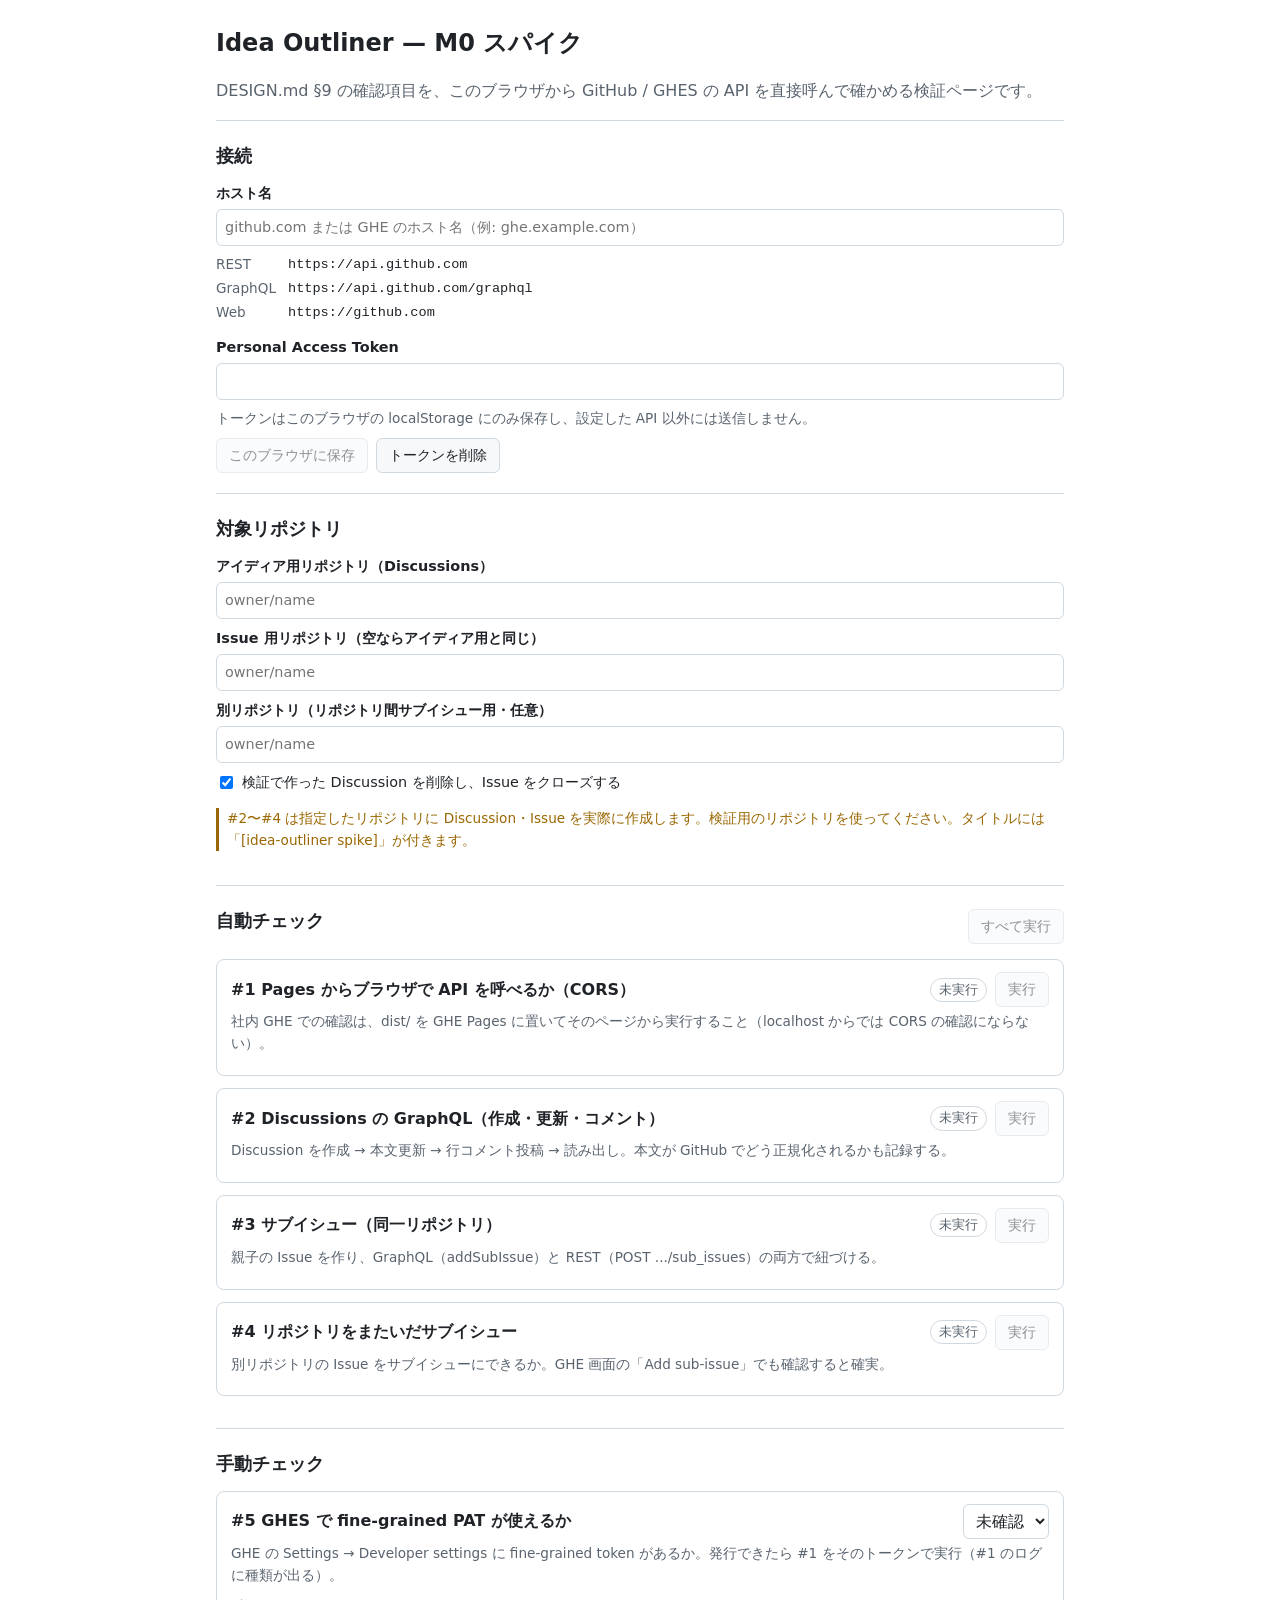
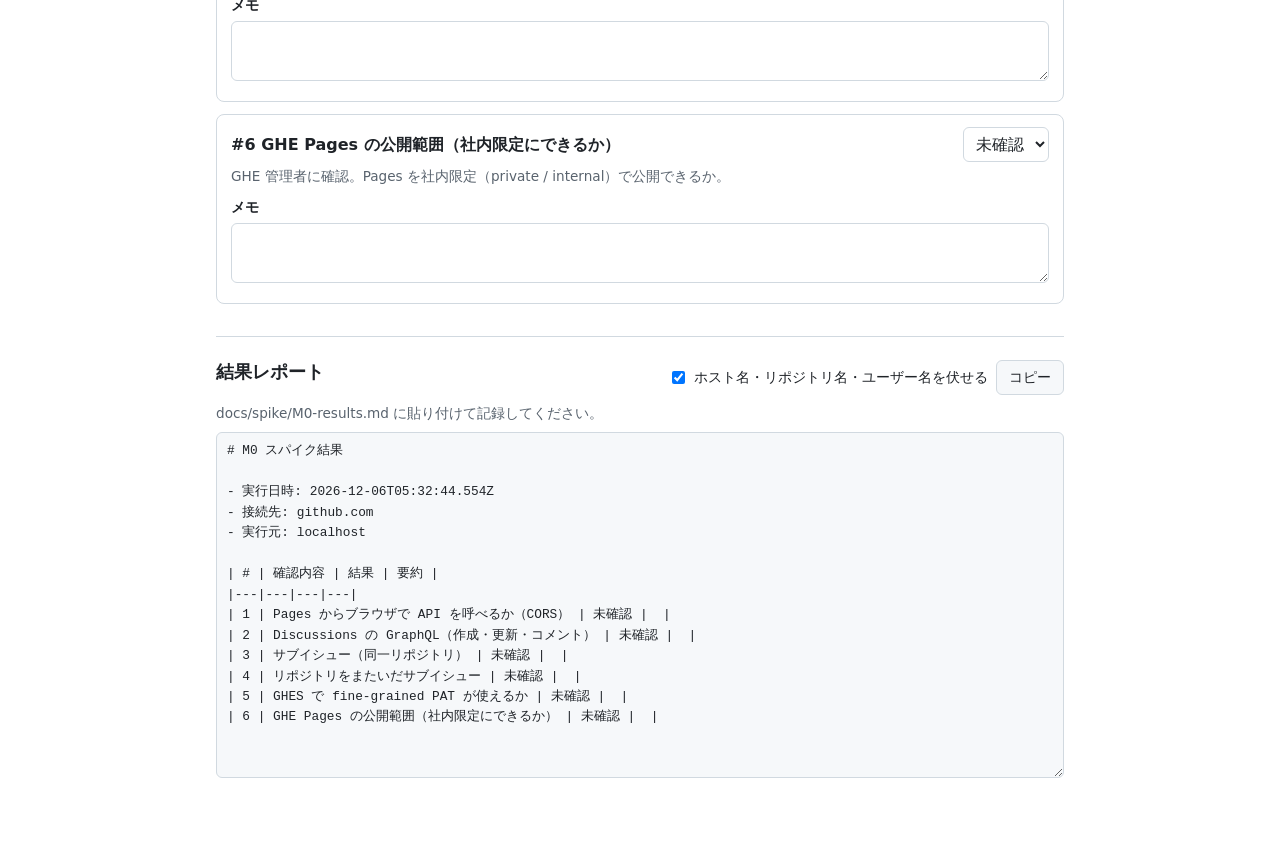
==== spike.html @ afe0e736 "Publish build Co-Authored-By: Claude Opus 5.5 <noreply@anthropic.com>" ====
<!doctype html>
<html lang="ja">
  <head>
    <meta http-equiv="Content-Security-Policy" content="default-src 'self'; script-src 'self'; style-src 'self'; img-src 'self' data: https:; connect-src 'self' https:; font-src 'self'; object-src 'none'; base-uri 'none'; form-action 'none'; frame-src 'none'" />
    <meta charset="UTF-8" />
    <meta name="viewport" content="width=device-width, initial-scale=1.0" />
    <meta name="referrer" content="no-referrer" />
    <title>Idea Outliner — M0 スパイク</title>
    <script type="module" crossorigin src="./assets/spike-BL1p4Lvz.js"></script>
    <link rel="modulepreload" crossorigin href="./assets/jsxRuntime-wFfjdey-.js">
    <link rel="stylesheet" crossorigin href="./assets/spike-Dj_dWUlQ.css">
  </head>
  <body>
    <div id="app"></div>
  </body>
</html>
---- assets/spike-Dj_dWUlQ.css ----
:root{--bg:#fff;--fg:#1f2328;--muted:#59636e;--border:#d1d9e0;--surface:#f6f8fa;--accent:#0969da;--ok:#1a7f37;--warn:#9a6700;--ng:#cf222e;--lightningcss-light:initial;--lightningcss-dark: ;color-scheme:light dark;font-family:system-ui,-apple-system,Segoe UI,Hiragino Sans,Noto Sans JP,sans-serif;line-height:1.6}@media (prefers-color-scheme:dark){:root{--lightningcss-light: ;--lightningcss-dark:initial;--bg:#0d1117;--fg:#e6edf3;--muted:#9198a1;--border:#3d444d;--surface:#151b23;--accent:#4493f8;--ok:#3fb950;--warn:#d29922;--ng:#f85149}}*{box-sizing:border-box}body{background:var(--bg);color:var(--fg);margin:0}main{max-width:880px;margin:0 auto;padding:24px 16px 64px}h1{margin:0 0 4px;font-size:1.5rem}h2{margin:0 0 12px;font-size:1.15rem}h3{margin:0;font-size:1rem}section{border-top:1px solid var(--border);padding:20px 0}.lead,.help,.muted{color:var(--muted)}.help{margin:4px 0 8px;font-size:.85rem}label{margin:8px 0;font-size:.9rem;font-weight:600;display:block}label.check{align-items:center;gap:6px;font-weight:400;display:flex}input[type=text],input[type=password],textarea,select{width:100%;font:inherit;color:var(--fg);background:var(--bg);border:1px solid var(--border);border-radius:6px;margin-top:4px;padding:6px 8px;font-weight:400;display:block}select{width:auto;margin:0}button{font:inherit;color:var(--fg);background:var(--surface);border:1px solid var(--border);cursor:pointer;white-space:nowrap;border-radius:6px;padding:5px 12px;font-size:.9rem}button:disabled{opacity:.5;cursor:not-allowed}.row{flex-wrap:wrap;align-items:center;gap:8px;display:flex}.between{justify-content:space-between}.urls{grid-template-columns:max-content 1fr;gap:2px 12px;margin:4px 0 12px;font-size:.85rem;display:grid}.urls dt{color:var(--muted)}.urls dd{overflow-wrap:anywhere;margin:0;font-family:ui-monospace,SFMono-Regular,Menlo,monospace}.card{border:1px solid var(--border);border-radius:8px;margin:12px 0;padding:12px 14px}.summary{margin:4px 0;font-weight:600}.log,textarea.report{background:var(--surface);border:1px solid var(--border);white-space:pre-wrap;overflow-wrap:anywhere;border-radius:6px;margin:8px 0 0;padding:8px 10px;font-family:ui-monospace,SFMono-Regular,Menlo,monospace;font-size:.8rem}.badge{border:1px solid var(--border);color:var(--muted);border-radius:999px;padding:1px 8px;font-size:.8rem}.badge-ok{color:var(--ok);border-color:var(--ok)}.badge-warn{color:var(--warn);border-color:var(--warn)}.badge-ng{color:var(--ng);border-color:var(--ng)}.badge-running{color:var(--accent);border-color:var(--accent)}.error{color:var(--ng);font-size:.85rem;font-weight:400}.warning{color:var(--warn);border-left:3px solid var(--warn);padding-left:8px;font-size:.85rem}
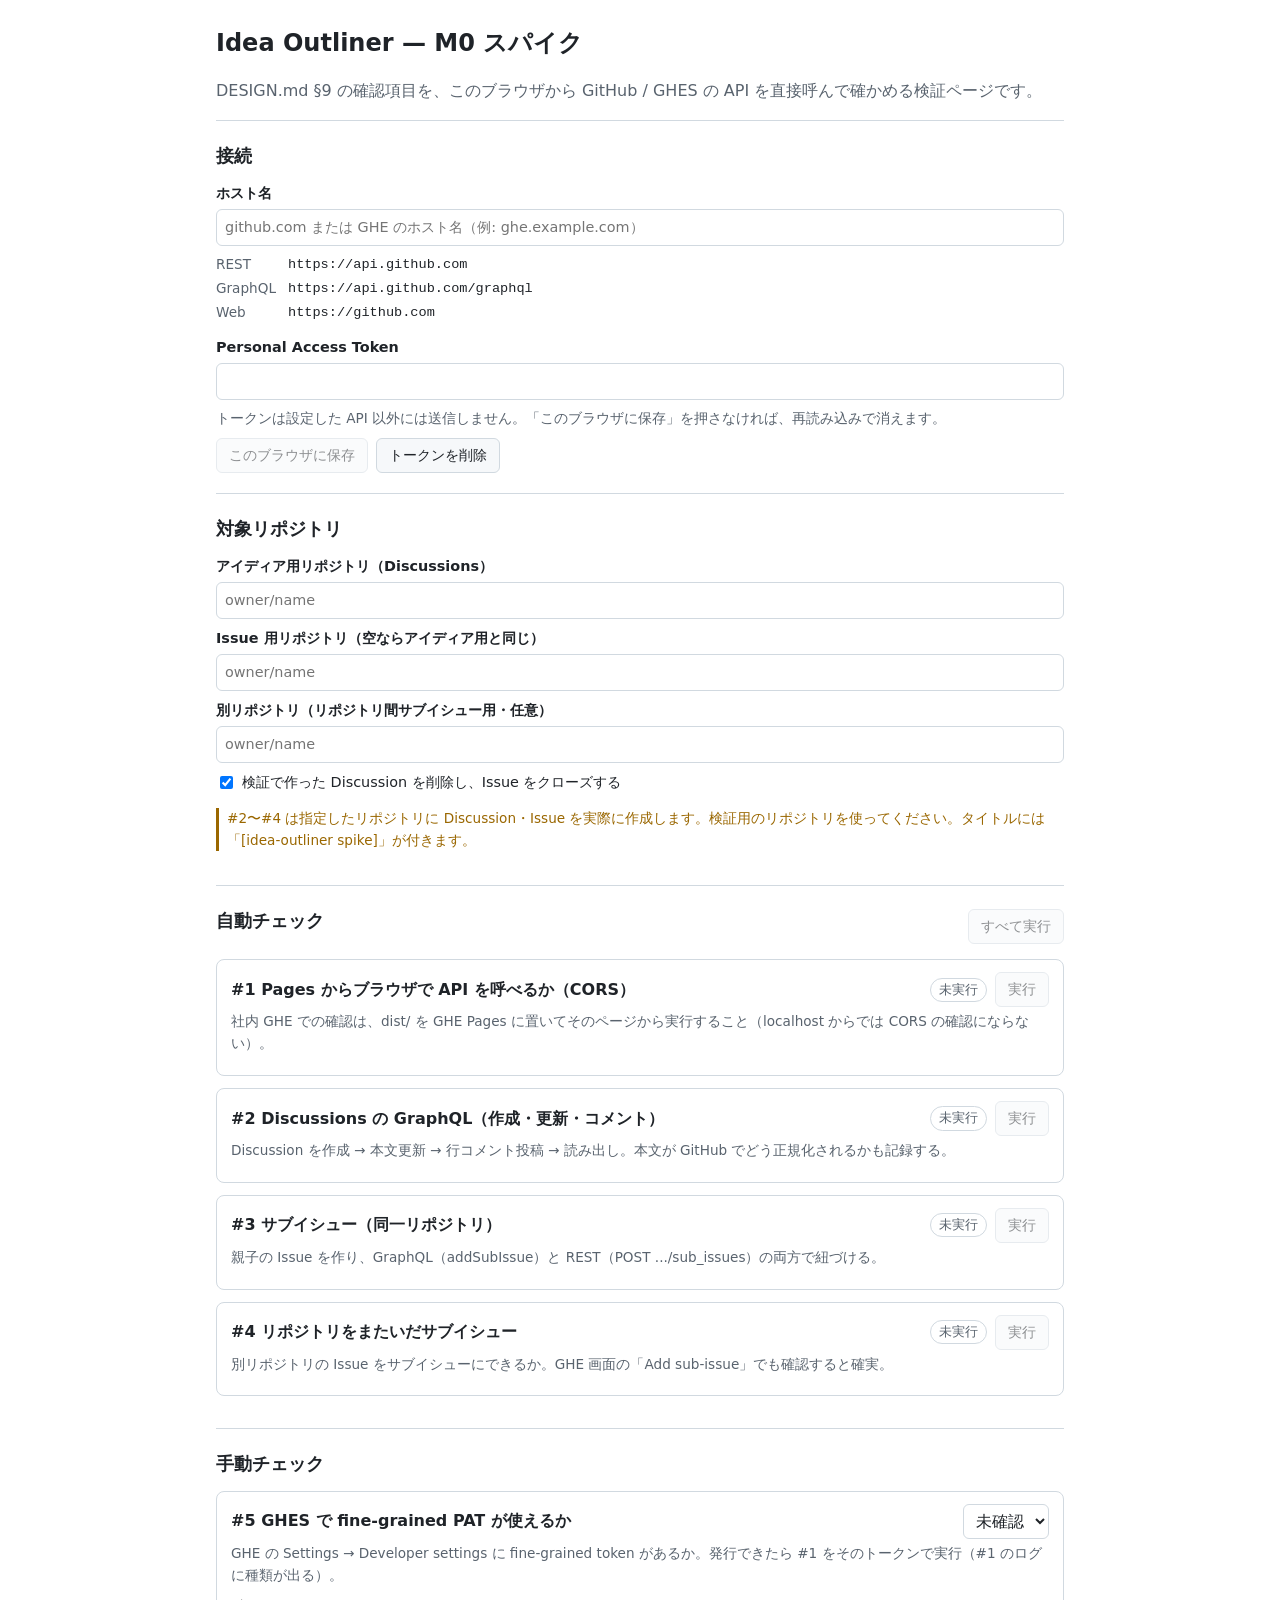
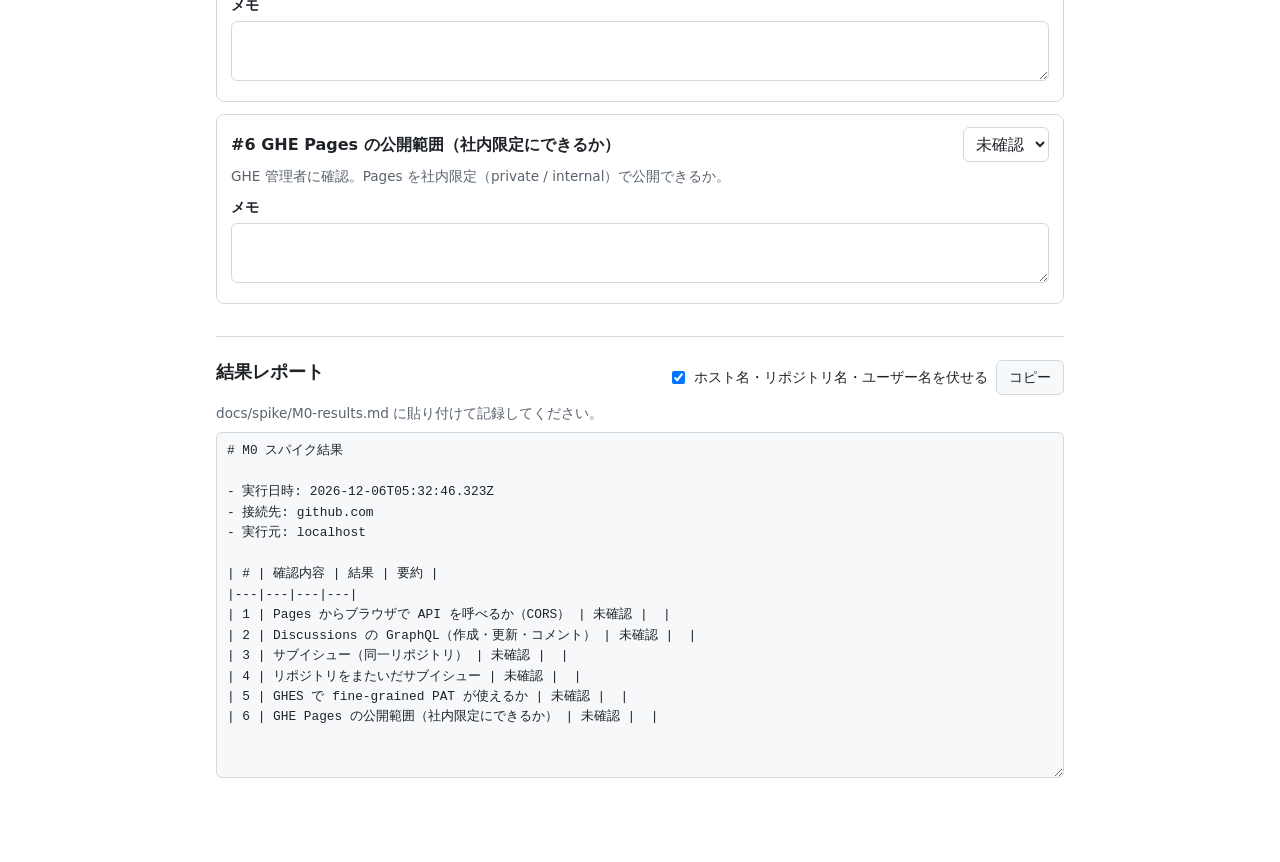
==== commit 7e9f972a: "Publish build: do not persist tokens by default Co-Authored-By: Claude Opus 5.5 <noreply@anthropic.c" ====
--- a/spike.html
+++ b/spike.html
@@ -6,8 +6,8 @@
     <meta name="viewport" content="width=device-width, initial-scale=1.0" />
     <meta name="referrer" content="no-referrer" />
     <title>Idea Outliner — M0 スパイク</title>
-    <script type="module" crossorigin src="./assets/spike-BL1p4Lvz.js"></script>
-    <link rel="modulepreload" crossorigin href="./assets/jsxRuntime-wFfjdey-.js">
+    <script type="module" crossorigin src="./assets/spike-Bb72Pz4L.js"></script>
+    <link rel="modulepreload" crossorigin href="./assets/jsxRuntime-C2xRti-X.js">
     <link rel="stylesheet" crossorigin href="./assets/spike-Dj_dWUlQ.css">
   </head>
   <body>
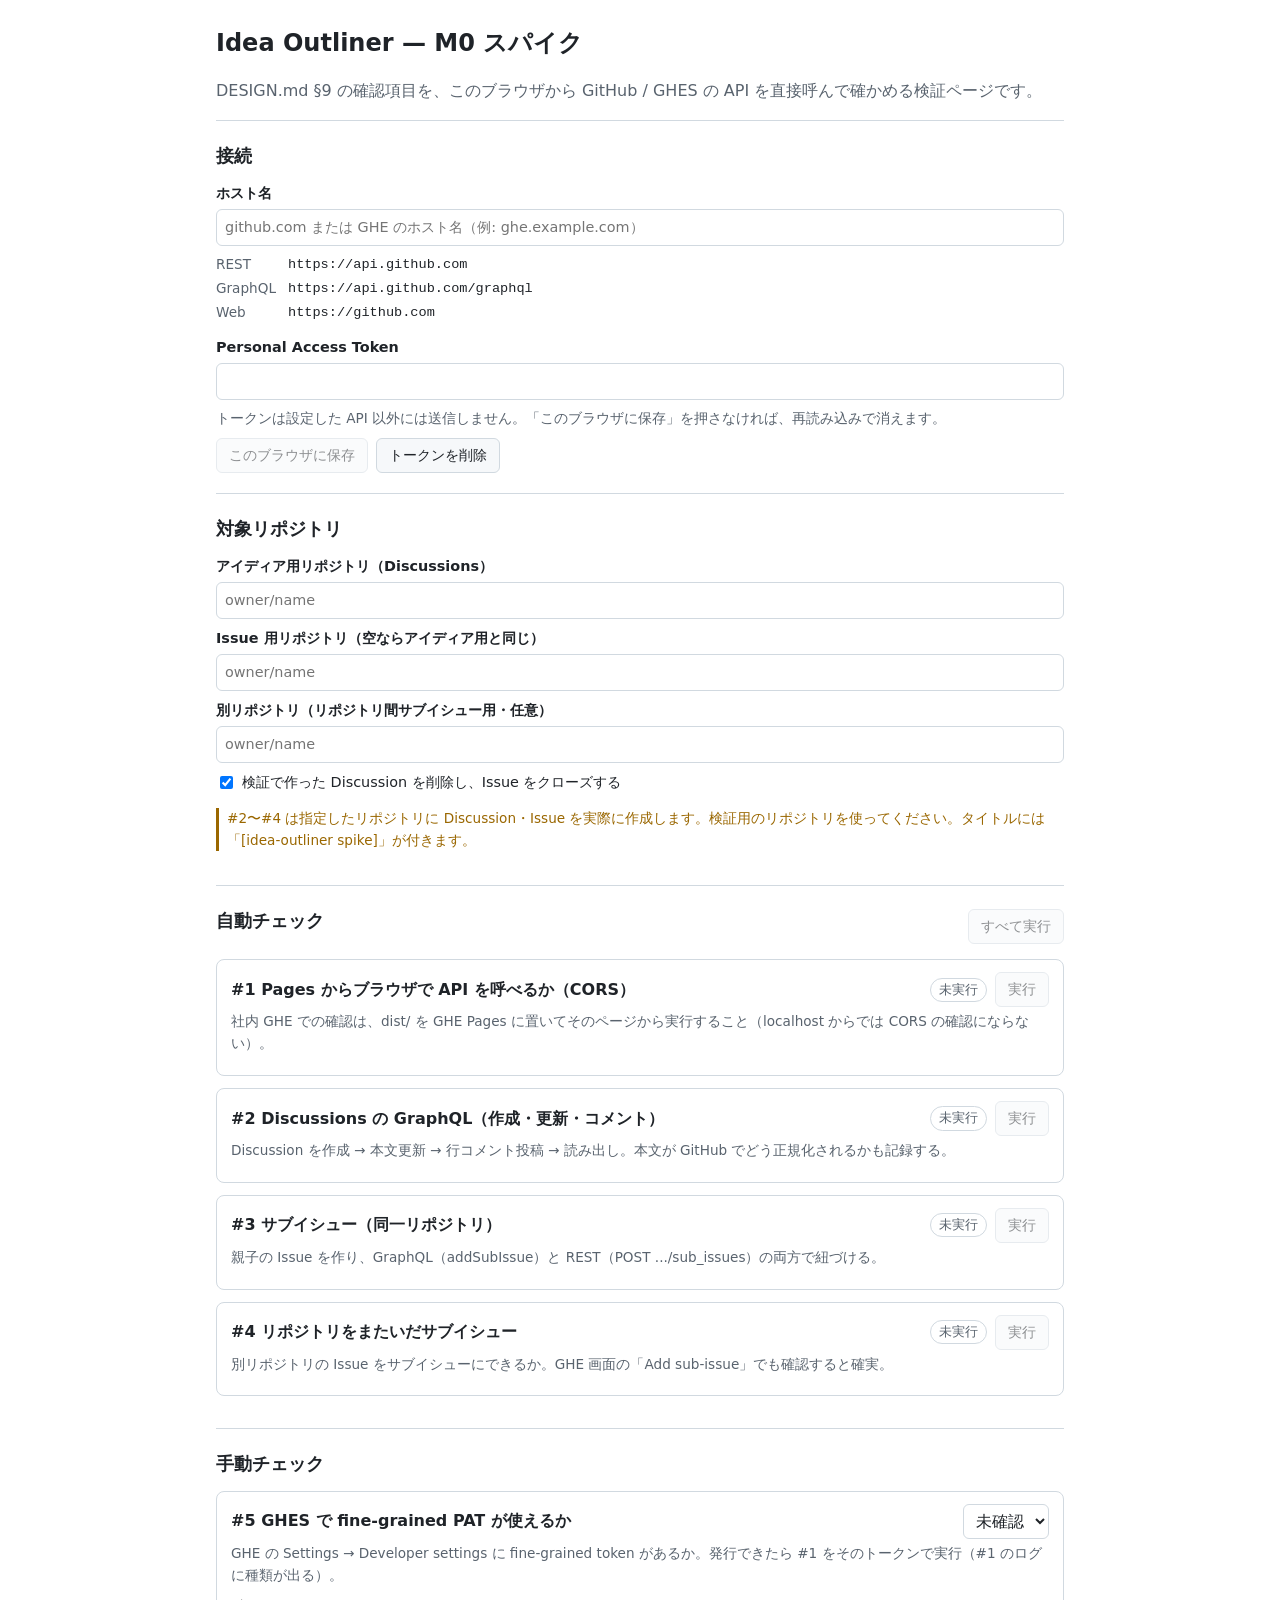
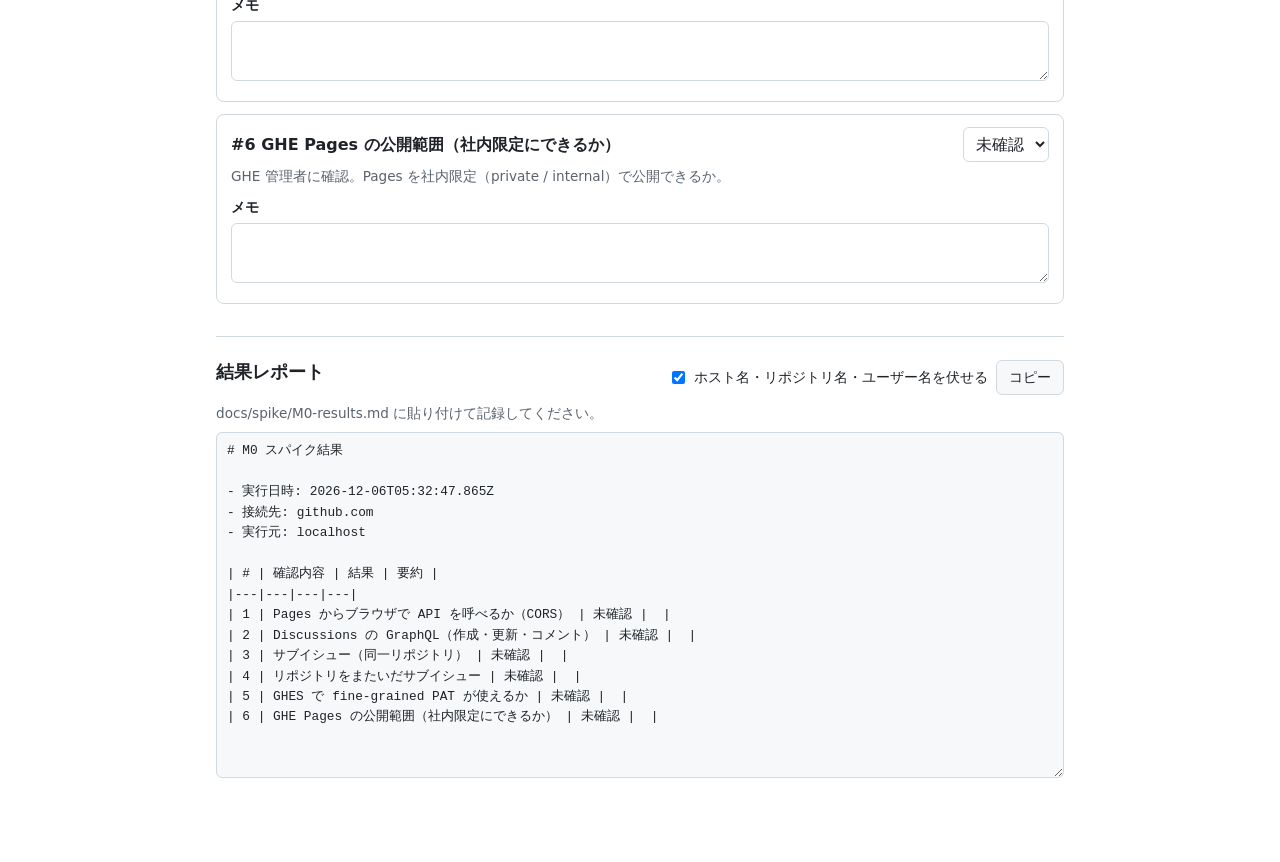
==== commit 075b48ca: "Publish build: include organization repositories in suggestions Co-Authored-By: Claude Opus 5.5 <nor" ====
--- a/spike.html
+++ b/spike.html
@@ -6,8 +6,8 @@
     <meta name="viewport" content="width=device-width, initial-scale=1.0" />
     <meta name="referrer" content="no-referrer" />
     <title>Idea Outliner — M0 スパイク</title>
-    <script type="module" crossorigin src="./assets/spike-Bb72Pz4L.js"></script>
-    <link rel="modulepreload" crossorigin href="./assets/jsxRuntime-C2xRti-X.js">
+    <script type="module" crossorigin src="./assets/spike-D-LL7FJC.js"></script>
+    <link rel="modulepreload" crossorigin href="./assets/jsxRuntime-Aql_CeaC.js">
     <link rel="stylesheet" crossorigin href="./assets/spike-Dj_dWUlQ.css">
   </head>
   <body>
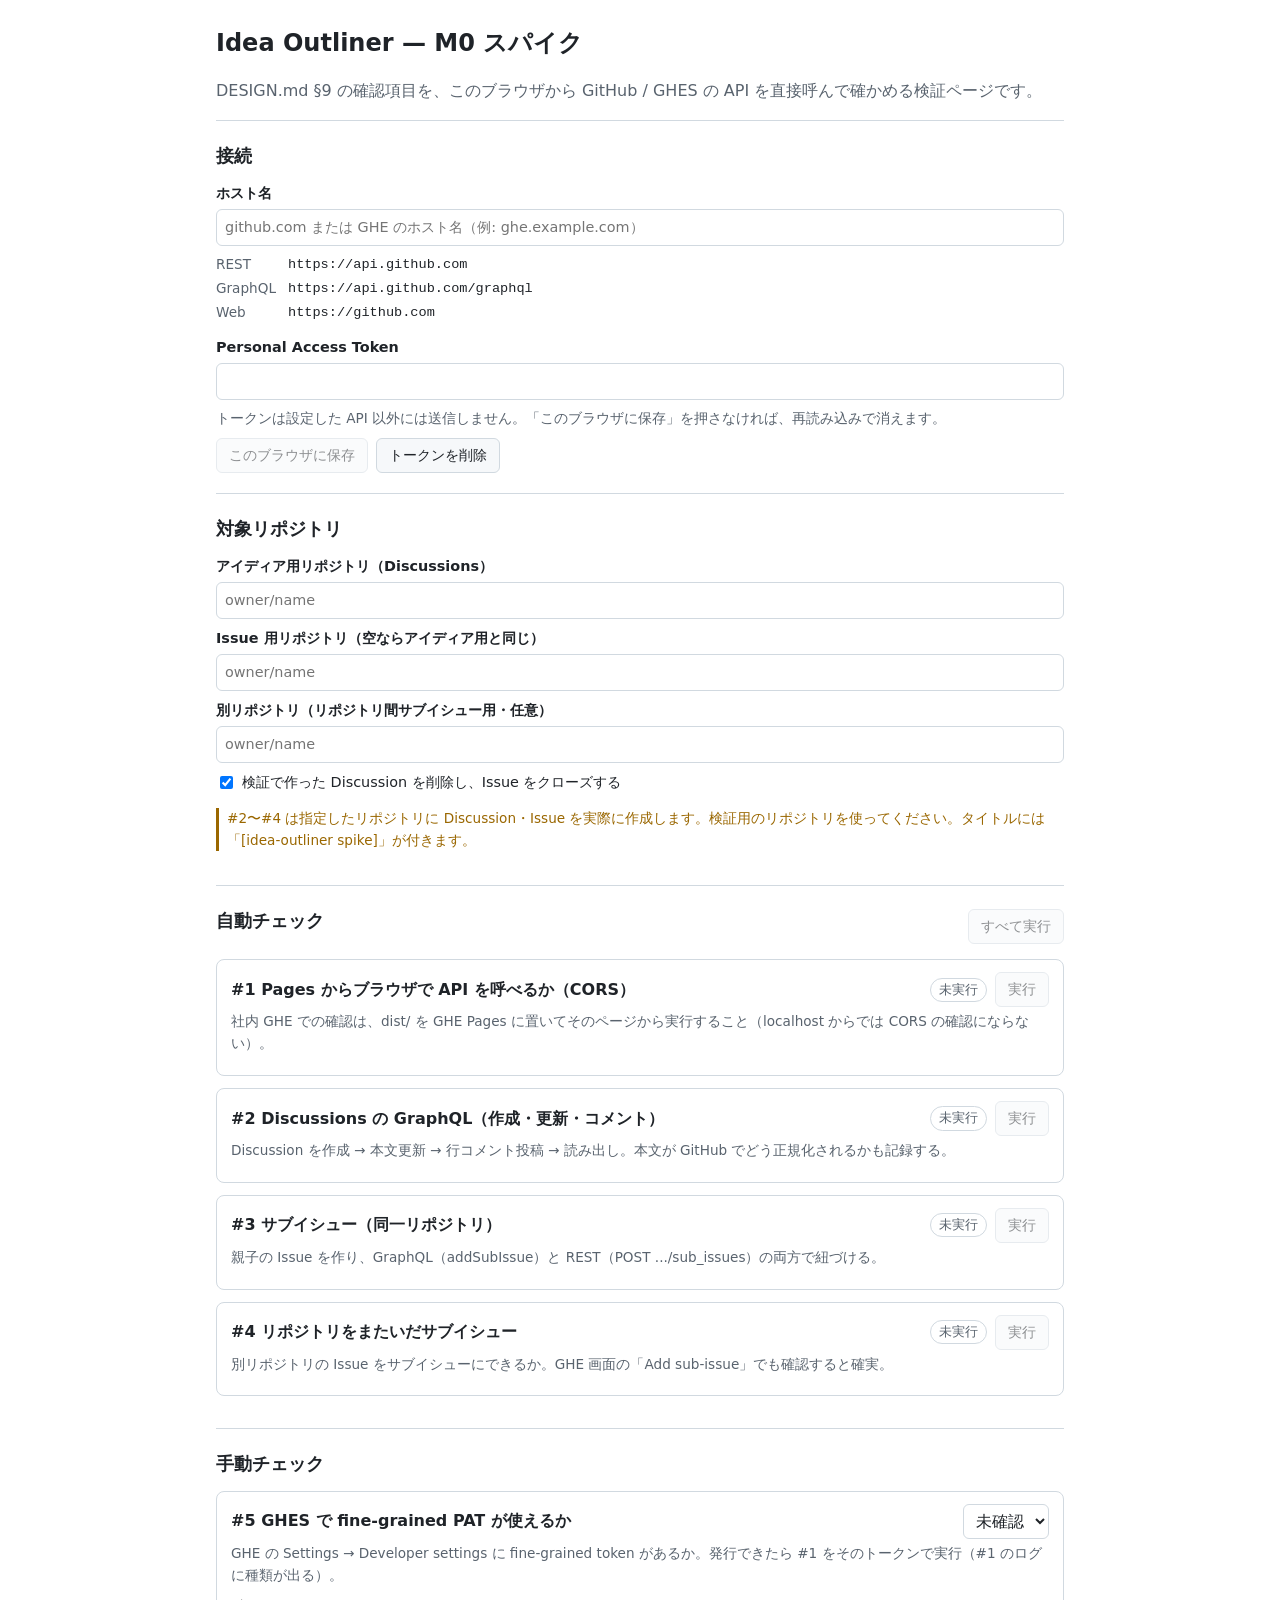
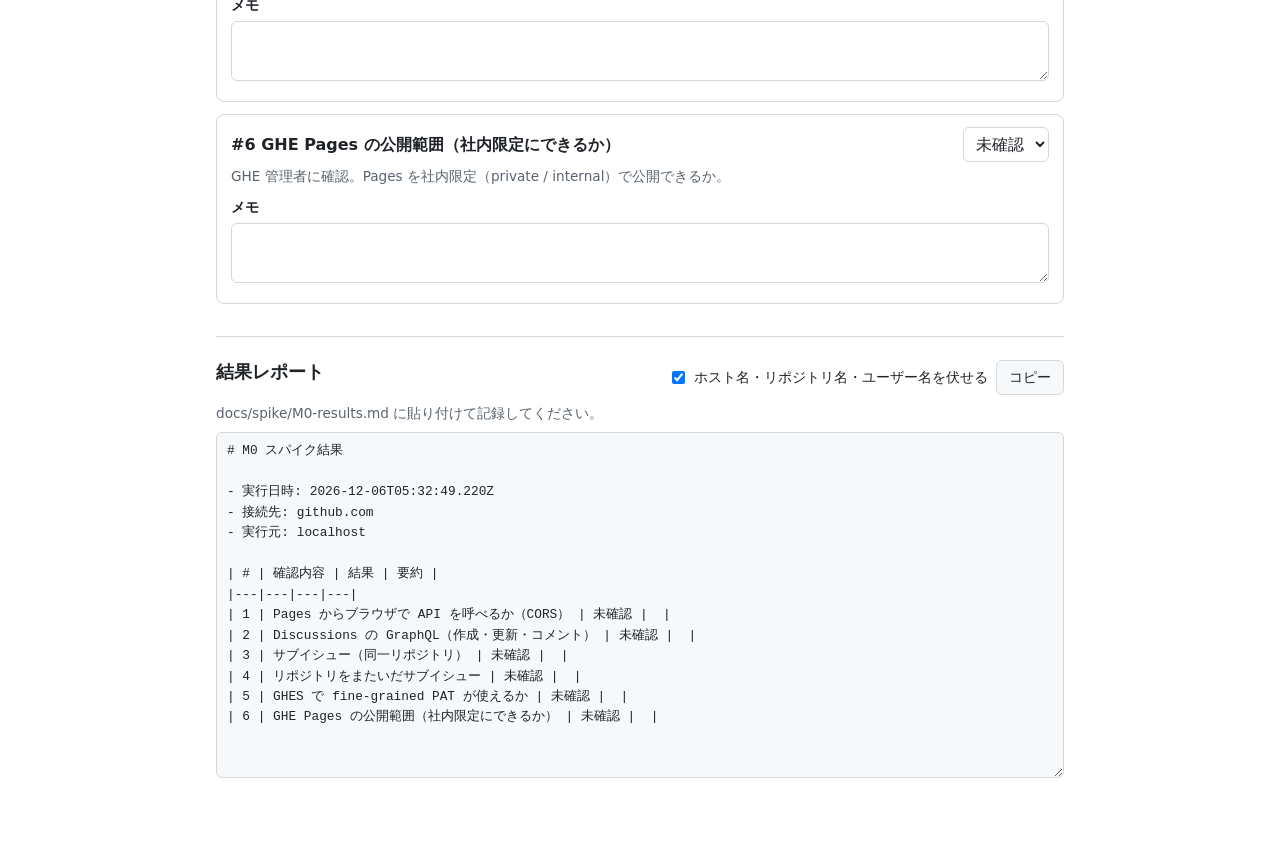
==== commit 9ecde2e6: "Publish build: explain token limits when a repository is not found Co-Authored-By: Claude Opus 5.5 <" ====
--- a/spike.html
+++ b/spike.html
@@ -6,8 +6,8 @@
     <meta name="viewport" content="width=device-width, initial-scale=1.0" />
     <meta name="referrer" content="no-referrer" />
     <title>Idea Outliner — M0 スパイク</title>
-    <script type="module" crossorigin src="./assets/spike-D-LL7FJC.js"></script>
-    <link rel="modulepreload" crossorigin href="./assets/jsxRuntime-Aql_CeaC.js">
+    <script type="module" crossorigin src="./assets/spike-D-s9nuHX.js"></script>
+    <link rel="modulepreload" crossorigin href="./assets/jsxRuntime-0iJ8yBYw.js">
     <link rel="stylesheet" crossorigin href="./assets/spike-Dj_dWUlQ.css">
   </head>
   <body>
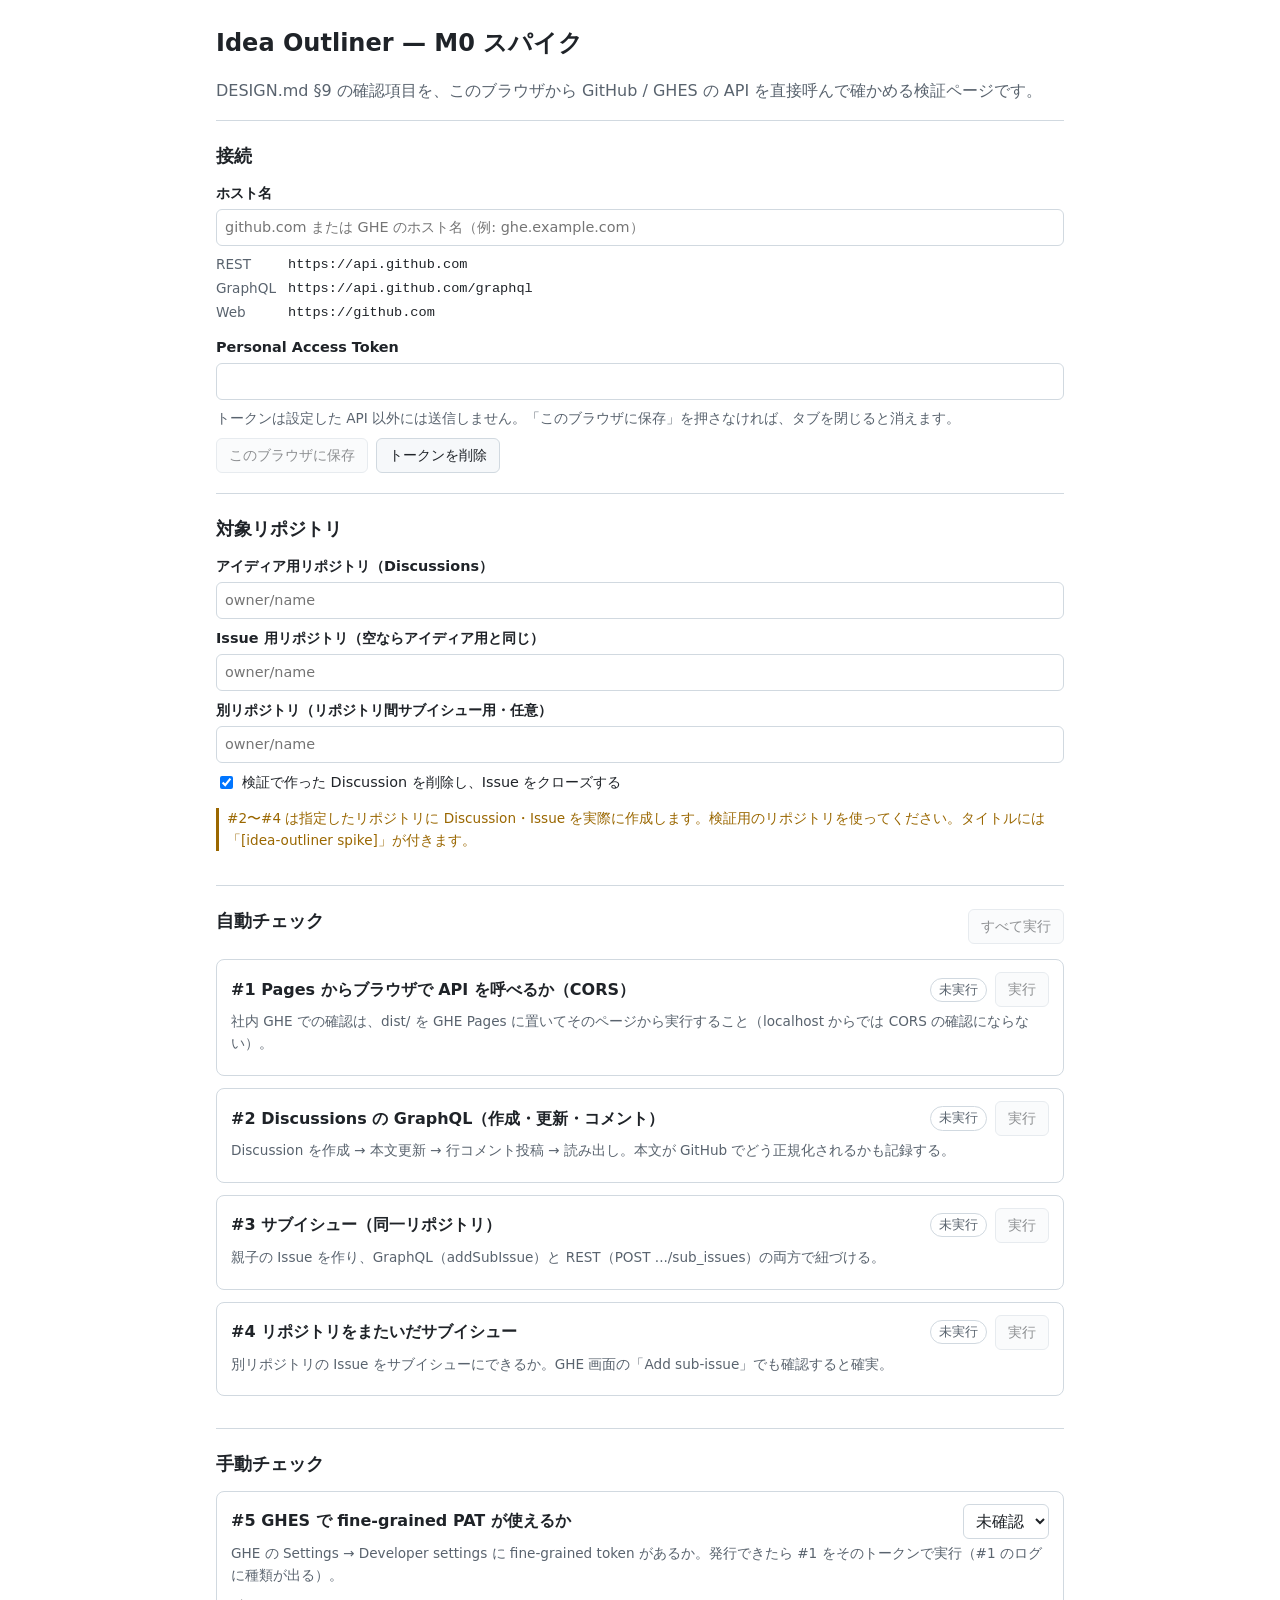
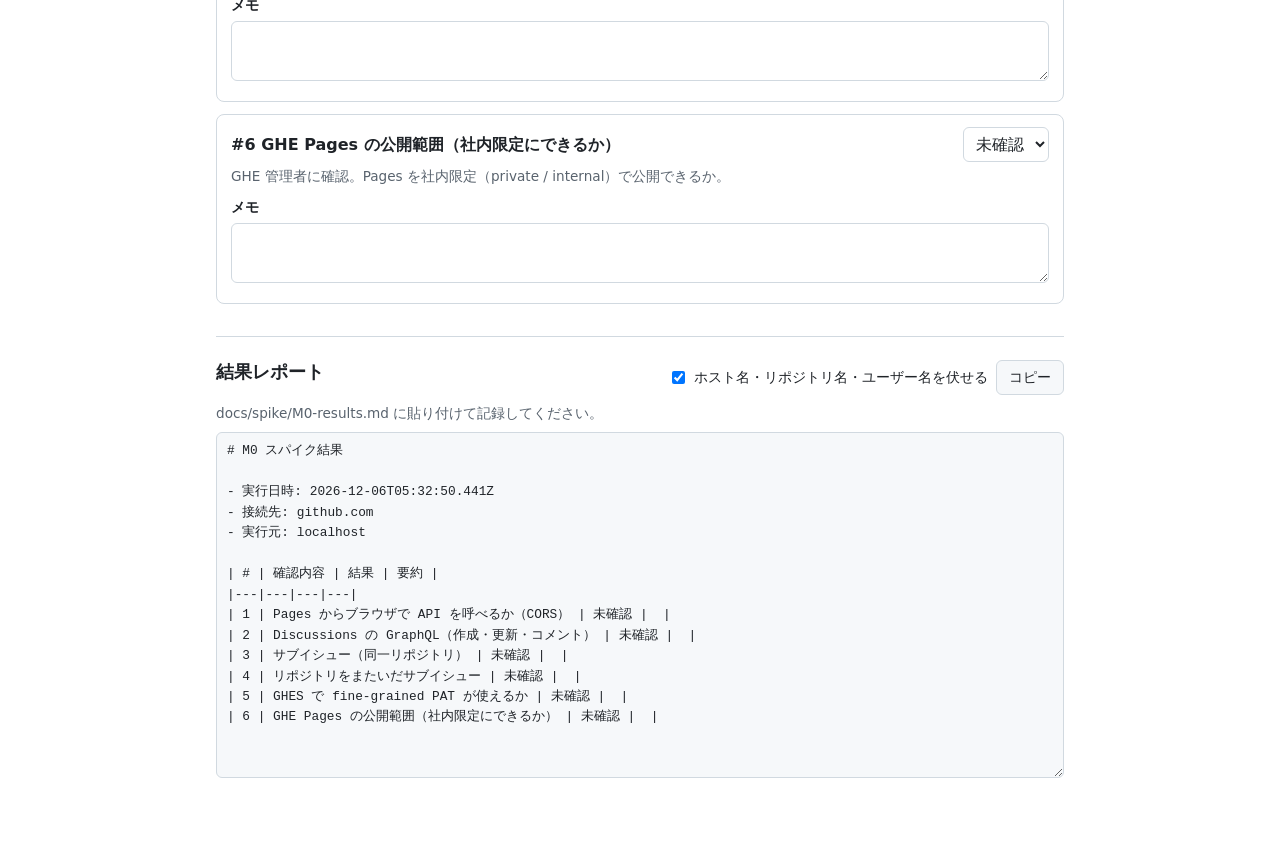
==== commit 535dd9aa: "Publish build: keep tokens for the tab and support password managers Co-Authored-By: Claude Opus 5.5" ====
--- a/spike.html
+++ b/spike.html
@@ -6,8 +6,8 @@
     <meta name="viewport" content="width=device-width, initial-scale=1.0" />
     <meta name="referrer" content="no-referrer" />
     <title>Idea Outliner — M0 スパイク</title>
-    <script type="module" crossorigin src="./assets/spike-D-s9nuHX.js"></script>
-    <link rel="modulepreload" crossorigin href="./assets/jsxRuntime-0iJ8yBYw.js">
+    <script type="module" crossorigin src="./assets/spike-CzZ89JWb.js"></script>
+    <link rel="modulepreload" crossorigin href="./assets/jsxRuntime-Bh5xxLey.js">
     <link rel="stylesheet" crossorigin href="./assets/spike-Dj_dWUlQ.css">
   </head>
   <body>
